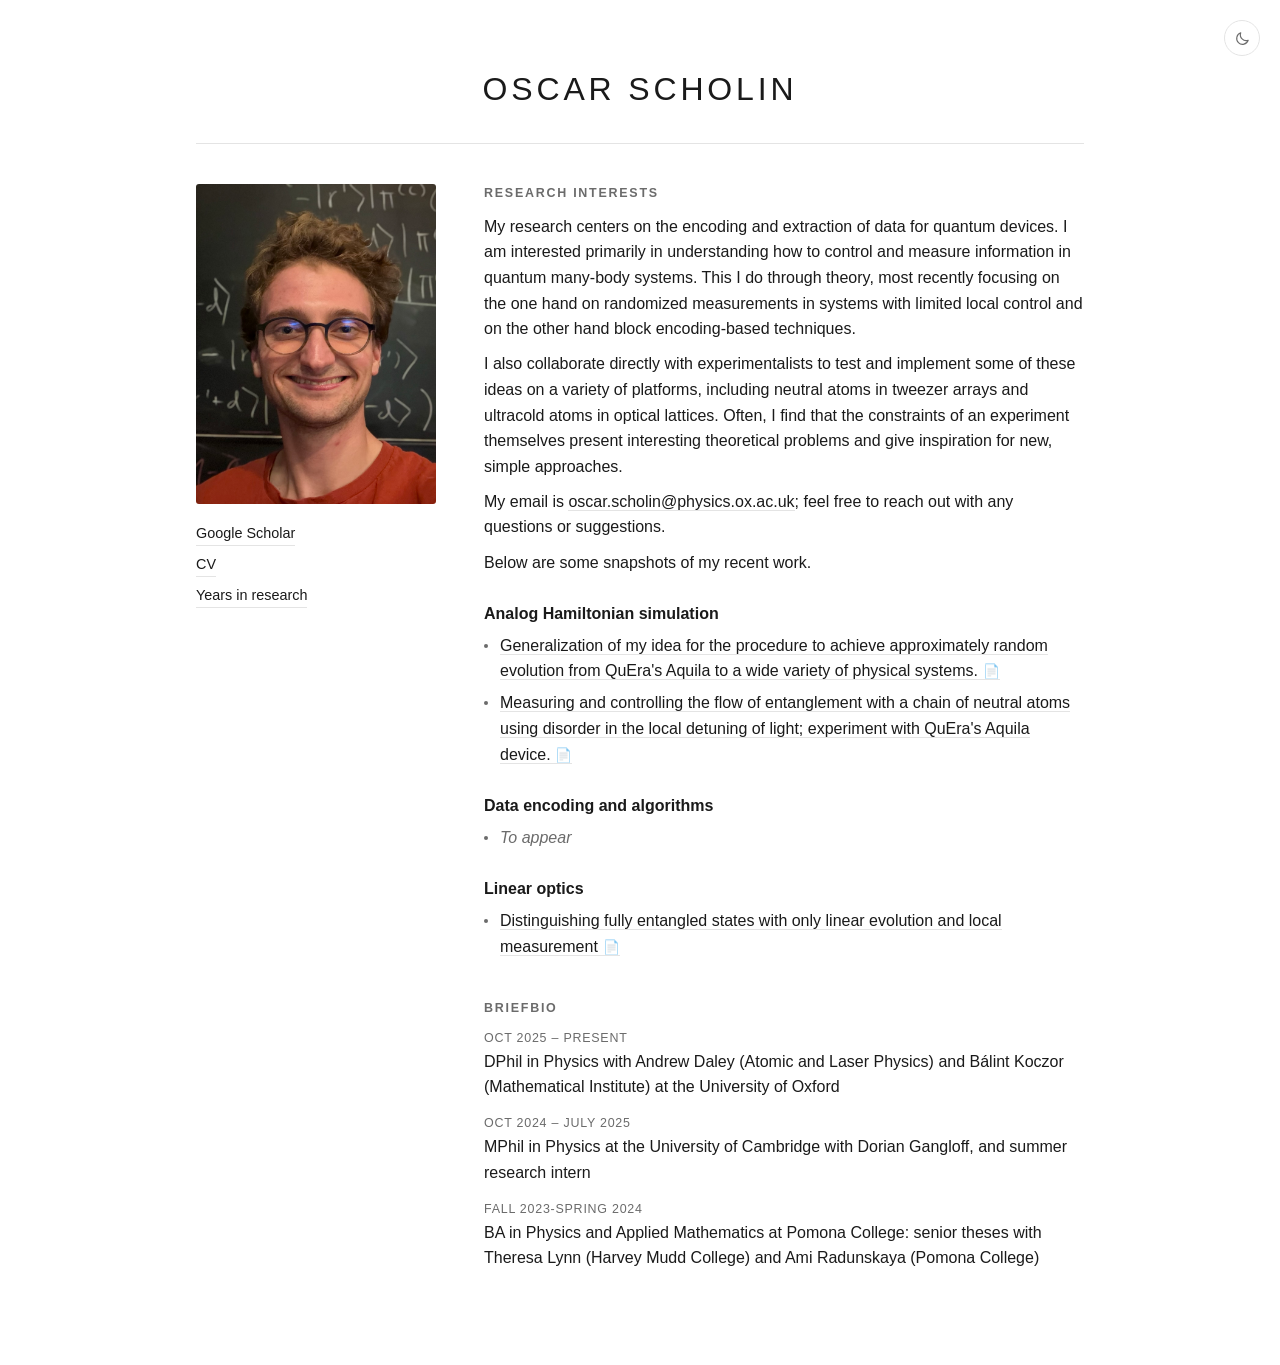
==== index.html @ 5a82efb4 "fixed pic" ====
<!DOCTYPE html>
<html lang="en">
<head>
<meta charset="utf-8">
<meta name="viewport" content="width=device-width, initial-scale=1">
<title>Oscar Scholin</title>
<meta name="description" content="Oscar Scholin — DPhil in Physics, University of Oxford. Encoding and extraction of data for quantum devices.">
<link rel="stylesheet" href="style.css">
<script>
  // Applied before paint so the page never flashes the wrong theme.
  try {
    var t = localStorage.getItem("theme");
    if (t === "light" || t === "dark") document.documentElement.setAttribute("data-theme", t);
  } catch (e) {}
</script>
</head>
<body>

<button id="theme-toggle" type="button" aria-label="Switch colour theme">
  <svg class="icon-sun" viewBox="0 0 24 24" aria-hidden="true">
    <circle cx="12" cy="12" r="4.2"></circle>
    <path d="M12 2v2.6M12 19.4V22M2 12h2.6M19.4 12H22M4.9 4.9l1.9 1.9M17.2 17.2l1.9 1.9M19.1 4.9l-1.9 1.9M6.8 17.2l-1.9 1.9"></path>
  </svg>
  <svg class="icon-moon" viewBox="0 0 24 24" aria-hidden="true">
    <path d="M20 14.5A8.2 8.2 0 0 1 9.5 4a8.3 8.3 0 1 0 10.5 10.5z"></path>
  </svg>
</button>

<header>
  <h1>Oscar Scholin</h1>
</header>

<main>
  <div class="layout">

    <aside class="portrait">
      <img id="portrait-img" src="images/oscar2.jpeg" alt="Oscar Scholin">
      <nav class="links">
        <a href="https://scholar.google.com/citations?user=60-BAFwAAAAJ&amp;hl=en">Google Scholar</a>
        <a href="cv.pdf">CV</a>
        <a href="collab.html">Years in research</a>
      </nav>
    </aside>

    <section class="content">

      <h2>Research interests</h2>
      <p>
        My research centers on the encoding and extraction of data for quantum devices. I am interested primarily in understanding how to control and measure information in quantum many-body systems. This I do through theory, most recently focusing on the one hand on randomized measurements in systems with limited local control and on the other hand block encoding-based techniques. 
         </p>
         <p>
        I also collaborate directly with experimentalists to test and implement some of these ideas on a variety of platforms, including neutral atoms in tweezer arrays and ultracold atoms in optical lattices. Often, I find that the constraints of an experiment themselves present interesting theoretical problems and give inspiration for new, simple approaches.
         </p>

        <p>
          My email is <a href="mailto:oscar.scholin@physics.ox.ac.uk">oscar.scholin@physics.ox.ac.uk</a>; feel free to reach out with any questions or suggestions. 
        </p>
 
      <p>
        Below are some snapshots of my recent work.
      </p>

      <h3>Analog Hamiltonian simulation</h3>
      <ul class="papers">
        <li>
           <a href="https://arxiv.org/abs/2609.38738">Generalization of my idea for the procedure to achieve approximately random evolution from QuEra's Aquila to a wide variety of physical systems.<span class="paper-icon" aria-hidden="true">📄</span></a>
           </li>
           <li>
          <a href="https://arxiv.org/abs/2604.24854">Measuring and controlling the flow of entanglement with a chain of neutral atoms using disorder in the local detuning of light; experiment with QuEra's Aquila device.<span class="paper-icon" aria-hidden="true">📄</span></a>
          </li>
        
      </ul>

      <h3>Data encoding and algorithms</h3>
      <ul class="papers">
        <li><span class="pending">To appear</span></li>
      </ul>

      <h3>Linear optics</h3>
      <ul class="papers">
        <li>
          <a href="https://journals.aps.org/prresearch/abstract/10.1103/vdb2-t7bz">Distinguishing fully entangled states with only linear evolution and local measurement<span class="paper-icon" aria-hidden="true">📄</span></a>
        </li>
      </ul>

      <h2>BriefBio</h2>
      <ul class="bio">
        <li>
          <span class="when">Oct 2025 &ndash; present</span>
          DPhil in Physics with Andrew Daley (Atomic and Laser Physics) and Bálint Koczor
          (Mathematical Institute) at the University of Oxford
        </li>
        <li>
          <span class="when">Oct 2024 &ndash; July 2025</span>
          MPhil in Physics at the University of Cambridge with Dorian Gangloff,
          and summer research intern
        </li>
        <li>
          <span class="when">Fall 2023-Spring 2024</span>
          BA in Physics and Applied Mathematics at Pomona College: senior theses with
          Theresa Lynn (Harvey Mudd College) and Ami Radunskaya (Pomona College)
        </li>
      </ul>

    </section>
  </div>
</main>

<script>
  (function () {
    var root = document.documentElement;
    var btn = document.getElementById("theme-toggle");

    function current() {
      var set = root.getAttribute("data-theme");
      if (set) return set;
      return window.matchMedia("(prefers-color-scheme: dark)").matches ? "dark" : "light";
    }

    btn.addEventListener("click", function () {
      var next = current() === "dark" ? "light" : "dark";
      root.setAttribute("data-theme", next);
      try { localStorage.setItem("theme", next); } catch (e) {}
    });
  })();

  // Easter egg: click the portrait to cycle through photos.
  // Add more entries here and they join the rotation.
  (function () {
    var photos = [
      { src: "images/oscar.jpeg", alt: "Oscar Scholin" },
      { src: "images/bread.jpg", alt: "Oscar Scholin holding a slice of bread on a skewer at a cookout in Boron, CA" }
    ];
    if (photos.length < 2) return;

    var img = document.getElementById("portrait-img");
    var i = 0;

    photos.slice(1).forEach(function (p) {
      var pre = new Image();
      pre.src = p.src;
    });

    var lastSwap = 0;

    function swap() {
      // A tap fires touchend and then a synthesized click; ignore the echo.
      var now = Date.now();
      if (now - lastSwap < 500) return;
      lastSwap = now;

      i = (i + 1) % photos.length;
      var nextPhoto = photos[i];
      img.style.opacity = "0";
      window.setTimeout(function () {
        img.src = nextPhoto.src;
        img.alt = nextPhoto.alt;
        img.style.opacity = "1";
      }, 140);
    }

    img.addEventListener("click", swap);

    // Fallback for touch devices, and so a scroll that starts on the photo
    // doesn't count as a tap.
    var startX = 0, startY = 0;
    img.addEventListener("touchstart", function (e) {
      var t = e.changedTouches[0];
      startX = t.clientX;
      startY = t.clientY;
    }, { passive: true });

    img.addEventListener("touchend", function (e) {
      var t = e.changedTouches[0];
      if (Math.abs(t.clientX - startX) < 10 && Math.abs(t.clientY - startY) < 10) swap();
    }, { passive: true });
  })();
</script>

</body>
</html>
---- style.css ----
:root {
  --bg: #ffffff;
  --fg: #1a1a1a;
  --muted: #6b6b6b;
  --rule: #e4e4e4;
  --link: #1a1a1a;
  --accent: #2b57c3;
  --max: 920px;
}

@media (prefers-color-scheme: dark) {
  :root:not([data-theme="light"]) {
    --bg: #111213;
    --fg: #e9e9e9;
    --muted: #9a9a9a;
    --rule: #2a2c2e;
    --link: #e9e9e9;
    --accent: #8fb0ff;
  }
}

:root[data-theme="dark"] {
  --bg: #111213;
  --fg: #e9e9e9;
  --muted: #9a9a9a;
  --rule: #2a2c2e;
  --link: #e9e9e9;
  --accent: #8fb0ff;
}

* { box-sizing: border-box; }

html { -webkit-text-size-adjust: 100%; }

body {
  margin: 0;
  background: var(--bg);
  color: var(--fg);
  font-family: "Helvetica Neue", Helvetica, Arial, system-ui, sans-serif;
  font-size: 16px;
  line-height: 1.6;
  -webkit-font-smoothing: antialiased;
}

#theme-toggle {
  position: fixed;
  top: 1.25rem;
  right: 1.25rem;
  z-index: 10;
  width: 36px;
  height: 36px;
  display: flex;
  align-items: center;
  justify-content: center;
  padding: 0;
  background: transparent;
  color: var(--muted);
  border: 1px solid var(--rule);
  border-radius: 50%;
  cursor: pointer;
  transition: color 0.15s ease, border-color 0.15s ease;
}

#theme-toggle:hover {
  color: var(--fg);
  border-color: var(--muted);
}

#theme-toggle svg {
  width: 17px;
  height: 17px;
  fill: none;
  stroke: currentColor;
  stroke-width: 1.6;
  stroke-linecap: round;
  stroke-linejoin: round;
}

/* Light: offer the moon. Dark: offer the sun. */
.icon-sun { display: none; }
.icon-moon { display: block; }

@media (prefers-color-scheme: dark) {
  :root:not([data-theme="light"]) .icon-sun { display: block; }
  :root:not([data-theme="light"]) .icon-moon { display: none; }
}

:root[data-theme="dark"] .icon-sun { display: block; }
:root[data-theme="dark"] .icon-moon { display: none; }

header {
  max-width: var(--max);
  margin: 0 auto;
  padding: 4rem 16px 1.75rem;
  text-align: center;
}

h1 {
  margin: 0;
  font-size: 2rem;
  font-weight: 400;
  letter-spacing: 0.12em;
  text-transform: uppercase;
}

main {
  max-width: var(--max);
  margin: 0 auto;
  padding: 0 16px 5rem;
}

.layout {
  display: grid;
  grid-template-columns: 240px 1fr;
  gap: 3rem;
  align-items: start;
  border-top: 1px solid var(--rule);
  padding-top: 2.5rem;
}

.portrait img {
  display: block;
  width: 100%;
  /* Fixed frame so swapping in a photo of another shape doesn't shift the page.
     Portrait ratio, to suit a headshot. */
  aspect-ratio: 3 / 4;
  object-fit: cover;
  object-position: center;
  border-radius: 3px;
  transition: opacity 0.14s ease;
  /* No grey flash on tap, and no 300ms delay. */
  -webkit-tap-highlight-color: transparent;
  touch-action: manipulation;
}

/* iOS Safari only dispatches click on a non-interactive element if it looks
   clickable. On touch devices no cursor is drawn, so this stays invisible. */
@media (hover: none) {
  .portrait img { cursor: pointer; }
}

h2 {
  margin: 2.5rem 0 0.6rem;
  font-size: 0.78rem;
  font-weight: 600;
  letter-spacing: 0.14em;
  text-transform: uppercase;
  color: var(--muted);
}

.content > h2:first-child { margin-top: 0; }

h3 {
  margin: 1.6rem 0 0.4rem;
  font-size: 1rem;
  font-weight: 600;
}

p { margin: 0 0 0.6rem; }

ul.papers,
ul.bio {
  margin: 0;
  padding: 0;
  list-style: none;
}

ul.papers li {
  margin-bottom: 0.4rem;
  padding-left: 1rem;
  position: relative;
}

ul.papers li::before {
  content: "";
  position: absolute;
  left: 0;
  top: 0.68em;
  width: 4px;
  height: 4px;
  border-radius: 50%;
  background: var(--muted);
}

a {
  color: var(--link);
  text-decoration: none;
  border-bottom: 1px solid var(--rule);
  transition: border-color 0.15s ease, color 0.15s ease;
}

a:hover {
  color: var(--accent);
  border-bottom-color: var(--accent);
}

.paper-icon {
  border: 0;
  margin-left: 0.35em;
  font-size: 0.85em;
  text-decoration: none;
  white-space: nowrap;
}

.pending { color: var(--muted); font-style: italic; }

ul.bio li {
  margin-bottom: 0.9rem;
  padding-left: 0;
}

.when {
  display: block;
  font-size: 0.78rem;
  letter-spacing: 0.06em;
  text-transform: uppercase;
  color: var(--muted);
}

.links {
  margin-top: 1.1rem;
  display: flex;
  flex-direction: column;
  align-items: flex-start;
  gap: 0.45rem;
}

.links a {
  font-size: 0.9rem;
}

@media (max-width: 720px) {
  header { padding-top: 2.5rem; }
  h1 { font-size: 1.5rem; }
  .layout {
    grid-template-columns: 1fr;
    gap: 2rem;
  }
  /* Cap the photo, not the column, so the links row can use the full width. */
  .portrait img {
    max-width: 200px;
    margin: 0 auto;
  }
  .links {
    flex-direction: row;
    justify-content: center;
    gap: 1.25rem;
  }
}

/* ---------- Gallery page ---------- */

.page {
  border-top: 1px solid var(--rule);
  padding-top: 2.5rem;
}

.page-title {
  margin: 0.55rem 0 0;
  font-size: 0.78rem;
  font-weight: 600;
  letter-spacing: 0.14em;
  text-transform: uppercase;
  color: var(--muted);
}

h1 .home-link {
  color: inherit;
  border-bottom: 0;
}

h1 .home-link:hover { color: var(--accent); }

.gallery {
  display: grid;
  grid-template-columns: 1fr;
  gap: 3rem;
}

.gallery figure {
  margin: 0;
}

.gallery a {
  display: block;
  border-bottom: 0;
}

.gallery img {
  display: block;
  width: 100%;
  /* No forced crop: one photo per row, so each keeps its own shape. */
  height: auto;
  border-radius: 3px;
  transition: opacity 0.15s ease;
}

.gallery a:hover img { opacity: 0.82; }

.gallery figcaption {
  margin-top: 0.6rem;
  font-size: 0.85rem;
  line-height: 1.5;
  color: var(--muted);
}

.empty-note {
  margin-top: 2.5rem;
  font-size: 0.9rem;
  font-style: italic;
  color: var(--muted);
}

.links.back {
  margin-top: 3rem;
  padding-top: 1.5rem;
  border-top: 1px solid var(--rule);
  flex-direction: row;
}

@media (max-width: 720px) {
  .gallery { gap: 2rem; }
  .links.back { justify-content: flex-start; }
}
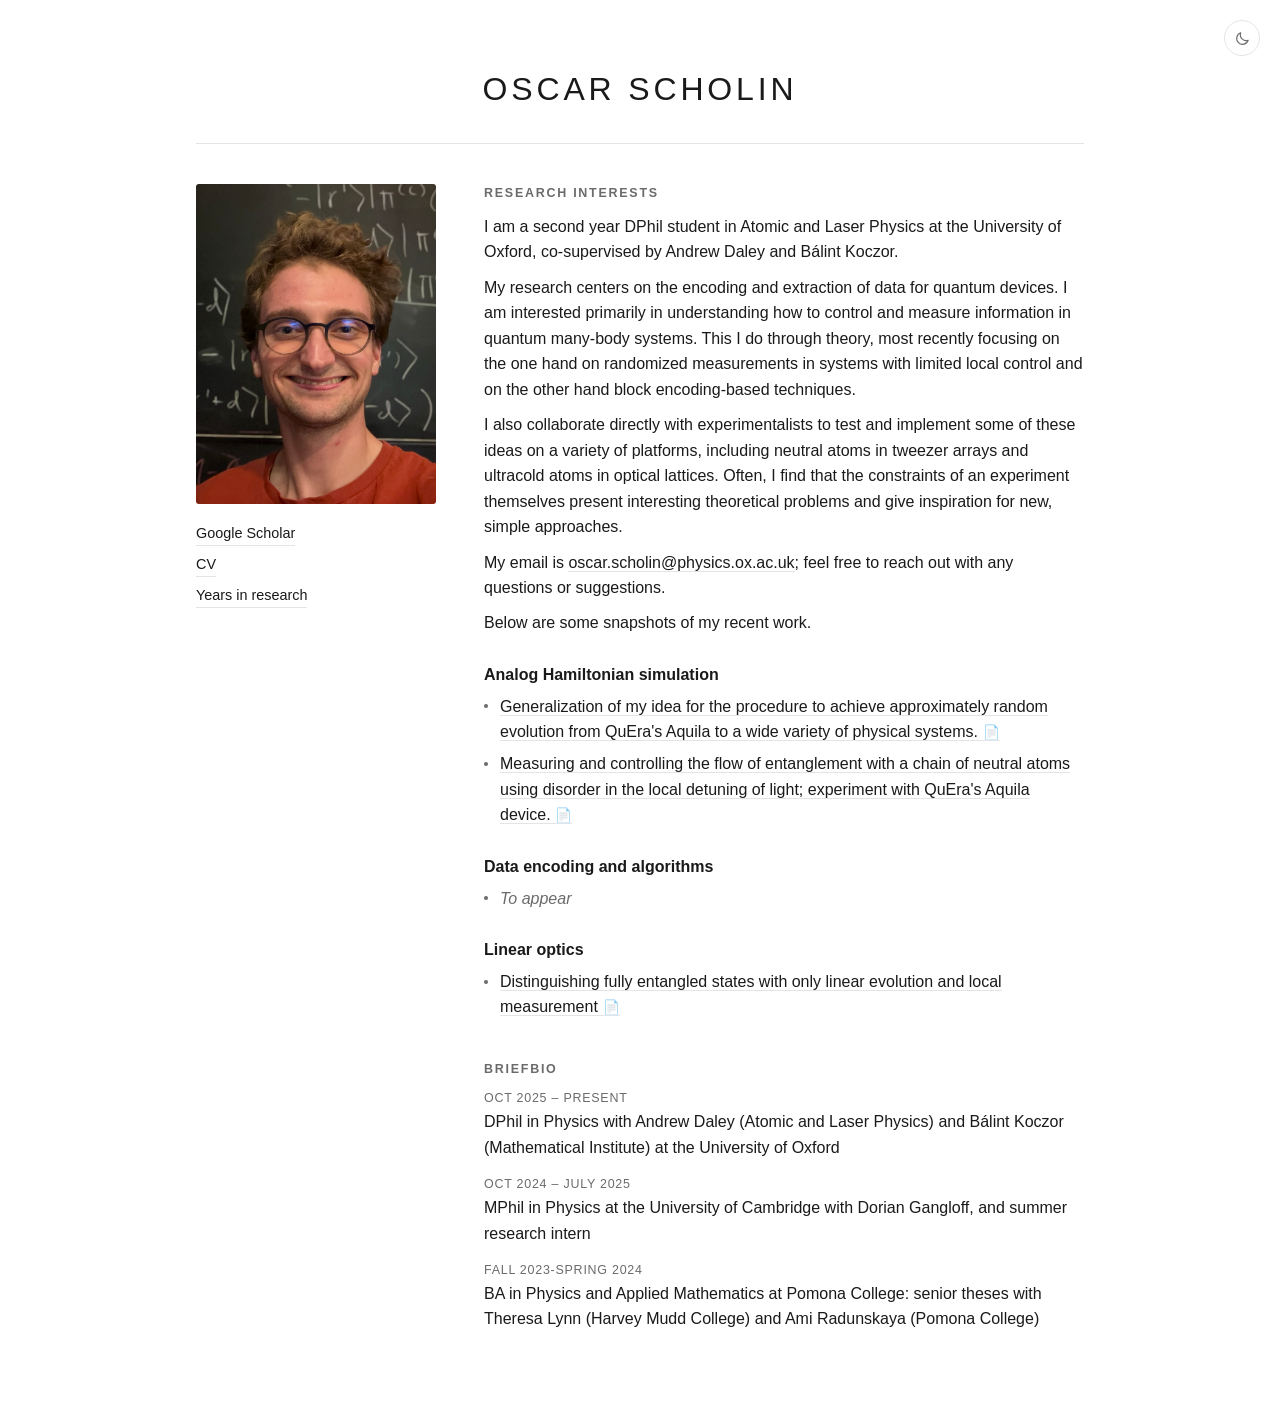
==== commit 2e5522fa: "Added current title" ====
--- a/index.html
+++ b/index.html
@@ -45,6 +45,9 @@
     <section class="content">
 
       <h2>Research interests</h2>
+      <p>
+        I am a second year DPhil student in Atomic and Laser Physics at the University of Oxford, co-supervised by Andrew Daley and Bálint Koczor.
+      </p>
       <p>
         My research centers on the encoding and extraction of data for quantum devices. I am interested primarily in understanding how to control and measure information in quantum many-body systems. This I do through theory, most recently focusing on the one hand on randomized measurements in systems with limited local control and on the other hand block encoding-based techniques. 
          </p>
@@ -128,7 +131,7 @@
   // Add more entries here and they join the rotation.
   (function () {
     var photos = [
-      { src: "images/oscar.jpeg", alt: "Oscar Scholin" },
+      { src: "images/oscar2.jpeg", alt: "Oscar Scholin" },
       { src: "images/bread.jpg", alt: "Oscar Scholin holding a slice of bread on a skewer at a cookout in Boron, CA" }
     ];
     if (photos.length < 2) return;
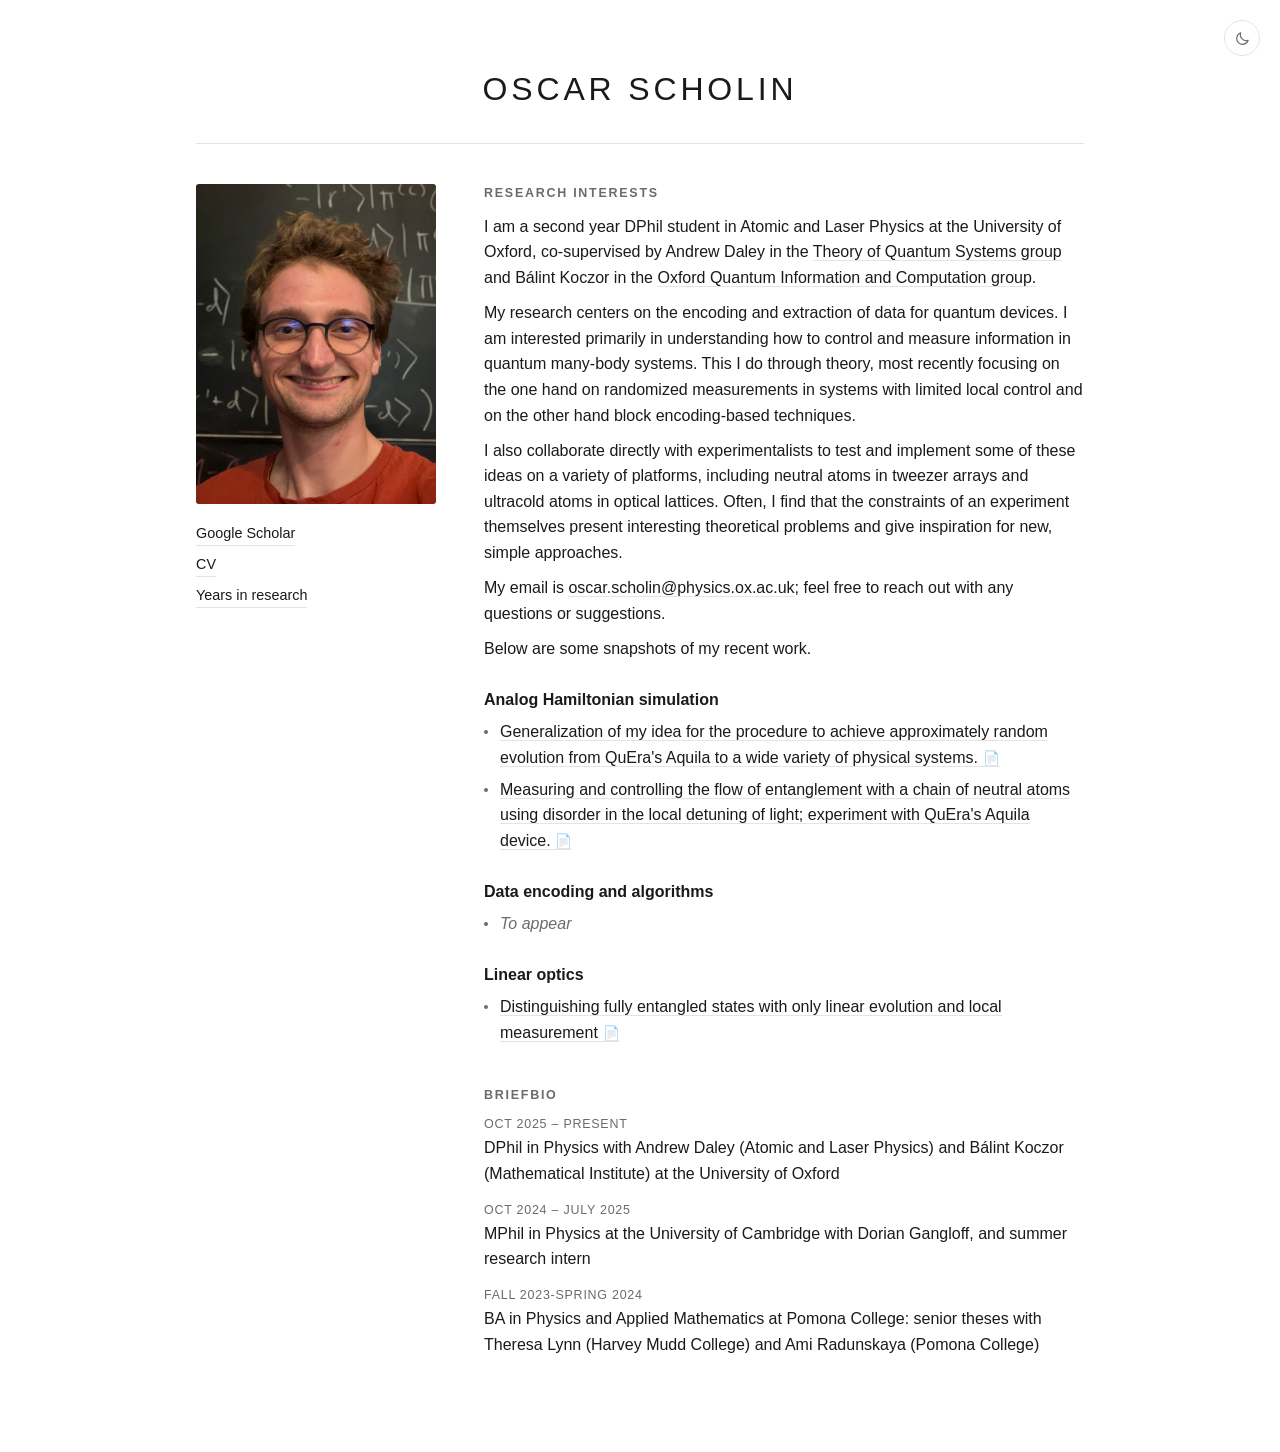
==== commit e2ea08a5: "added group websites" ====
--- a/index.html
+++ b/index.html
@@ -46,7 +46,7 @@
 
       <h2>Research interests</h2>
       <p>
-        I am a second year DPhil student in Atomic and Laser Physics at the University of Oxford, co-supervised by Andrew Daley and Bálint Koczor.
+        I am a second year DPhil student in Atomic and Laser Physics at the University of Oxford, co-supervised by Andrew Daley in the <a href = "https://www.physics.ox.ac.uk/index%2Ephp/research/group/theory-quantum-systems">Theory of Quantum Systems group</a> and Bálint Koczor in the <a href="https://ox-quant-info.uk/">Oxford Quantum Information and Computation group.</a>
       </p>
       <p>
         My research centers on the encoding and extraction of data for quantum devices. I am interested primarily in understanding how to control and measure information in quantum many-body systems. This I do through theory, most recently focusing on the one hand on randomized measurements in systems with limited local control and on the other hand block encoding-based techniques. 
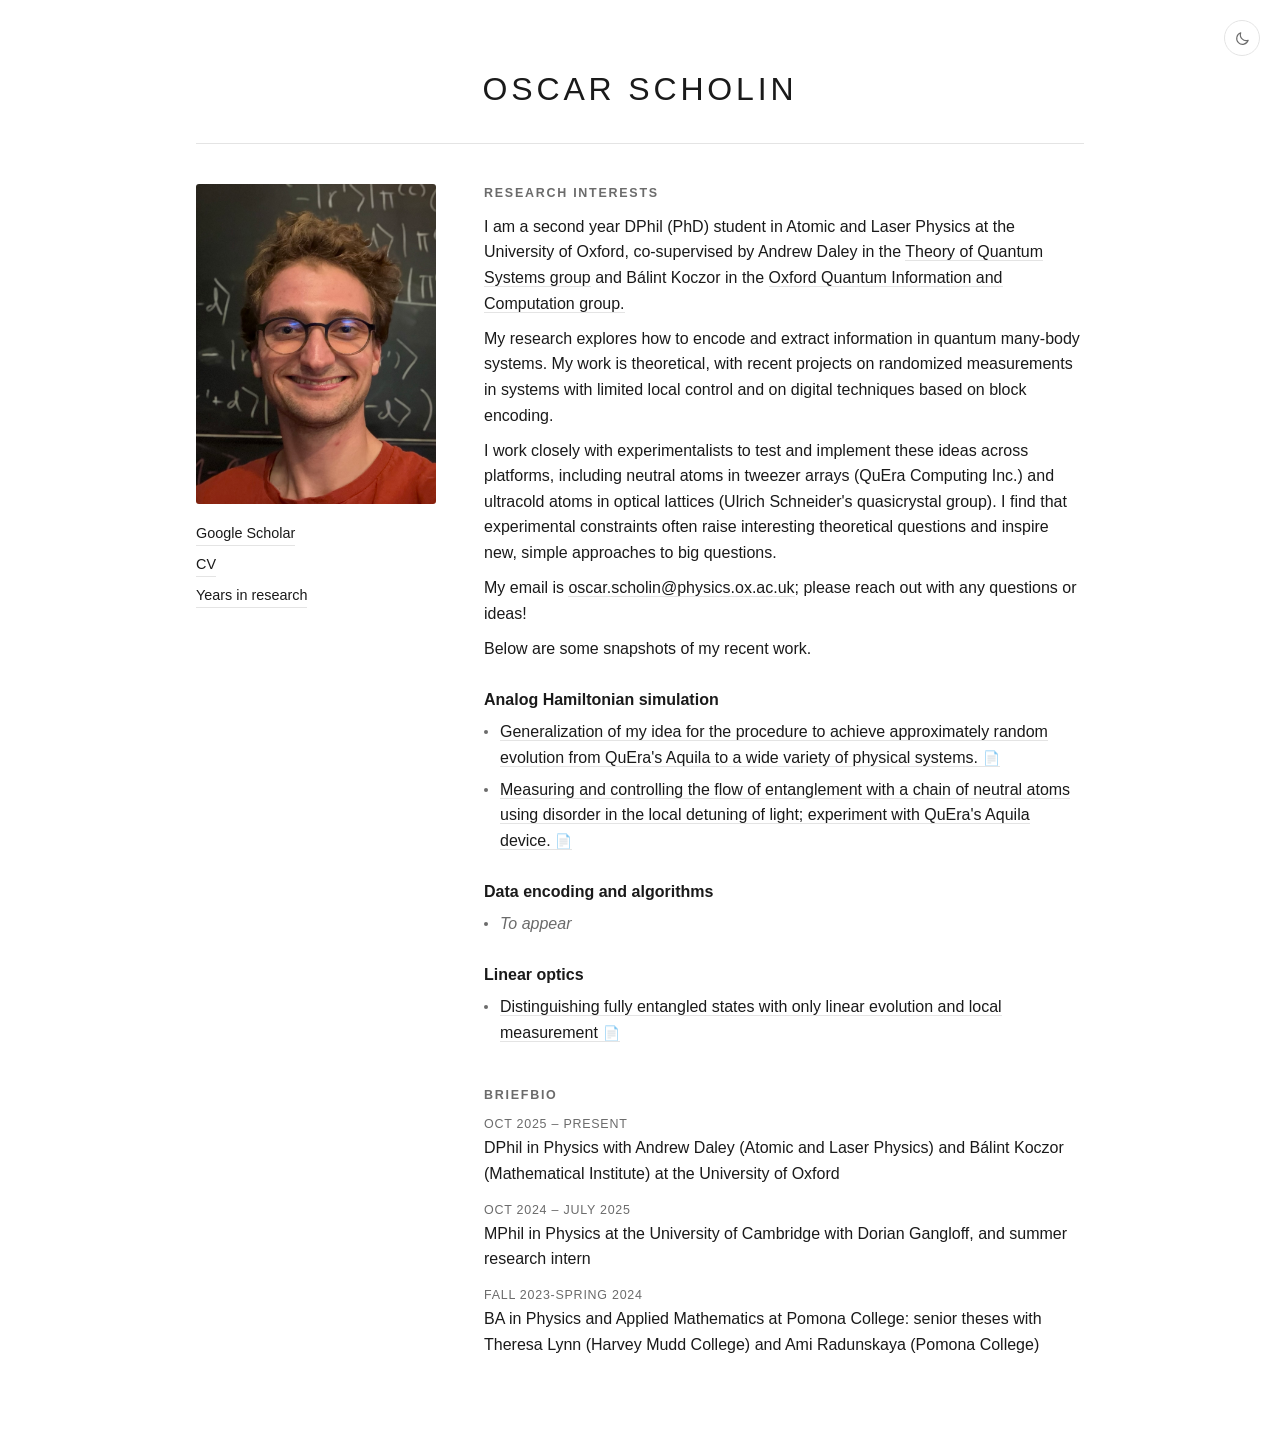
==== commit 6297d7d6: "fixed some language for clarity:" ====
--- a/index.html
+++ b/index.html
@@ -46,17 +46,17 @@
 
       <h2>Research interests</h2>
       <p>
-        I am a second year DPhil student in Atomic and Laser Physics at the University of Oxford, co-supervised by Andrew Daley in the <a href = "https://www.physics.ox.ac.uk/index%2Ephp/research/group/theory-quantum-systems">Theory of Quantum Systems group</a> and Bálint Koczor in the <a href="https://ox-quant-info.uk/">Oxford Quantum Information and Computation group.</a>
+        I am a second year DPhil (PhD) student in Atomic and Laser Physics at the University of Oxford, co-supervised by Andrew Daley in the <a href = "https://www.physics.ox.ac.uk/index%2Ephp/research/group/theory-quantum-systems">Theory of Quantum Systems group</a> and Bálint Koczor in the <a href="https://ox-quant-info.uk/">Oxford Quantum Information and Computation group.</a>
       </p>
       <p>
-        My research centers on the encoding and extraction of data for quantum devices. I am interested primarily in understanding how to control and measure information in quantum many-body systems. This I do through theory, most recently focusing on the one hand on randomized measurements in systems with limited local control and on the other hand block encoding-based techniques. 
-         </p>
-         <p>
-        I also collaborate directly with experimentalists to test and implement some of these ideas on a variety of platforms, including neutral atoms in tweezer arrays and ultracold atoms in optical lattices. Often, I find that the constraints of an experiment themselves present interesting theoretical problems and give inspiration for new, simple approaches.
-         </p>
+  My research explores how to encode and extract information in quantum many-body systems. My work is theoretical, with recent projects on randomized measurements in systems with limited local control and on digital techniques based on block encoding.
+</p>
+<p>
+  I work closely with experimentalists to test and implement these ideas across platforms, including neutral atoms in tweezer arrays (QuEra Computing Inc.) and ultracold atoms in optical lattices (Ulrich Schneider's quasicrystal group). I find that experimental constraints often raise interesting theoretical questions and inspire new, simple approaches to big questions.
+</p>
 
         <p>
-          My email is <a href="mailto:oscar.scholin@physics.ox.ac.uk">oscar.scholin@physics.ox.ac.uk</a>; feel free to reach out with any questions or suggestions. 
+          My email is <a href="mailto:oscar.scholin@physics.ox.ac.uk">oscar.scholin@physics.ox.ac.uk</a>; please reach out with any questions or ideas! 
         </p>
  
       <p>
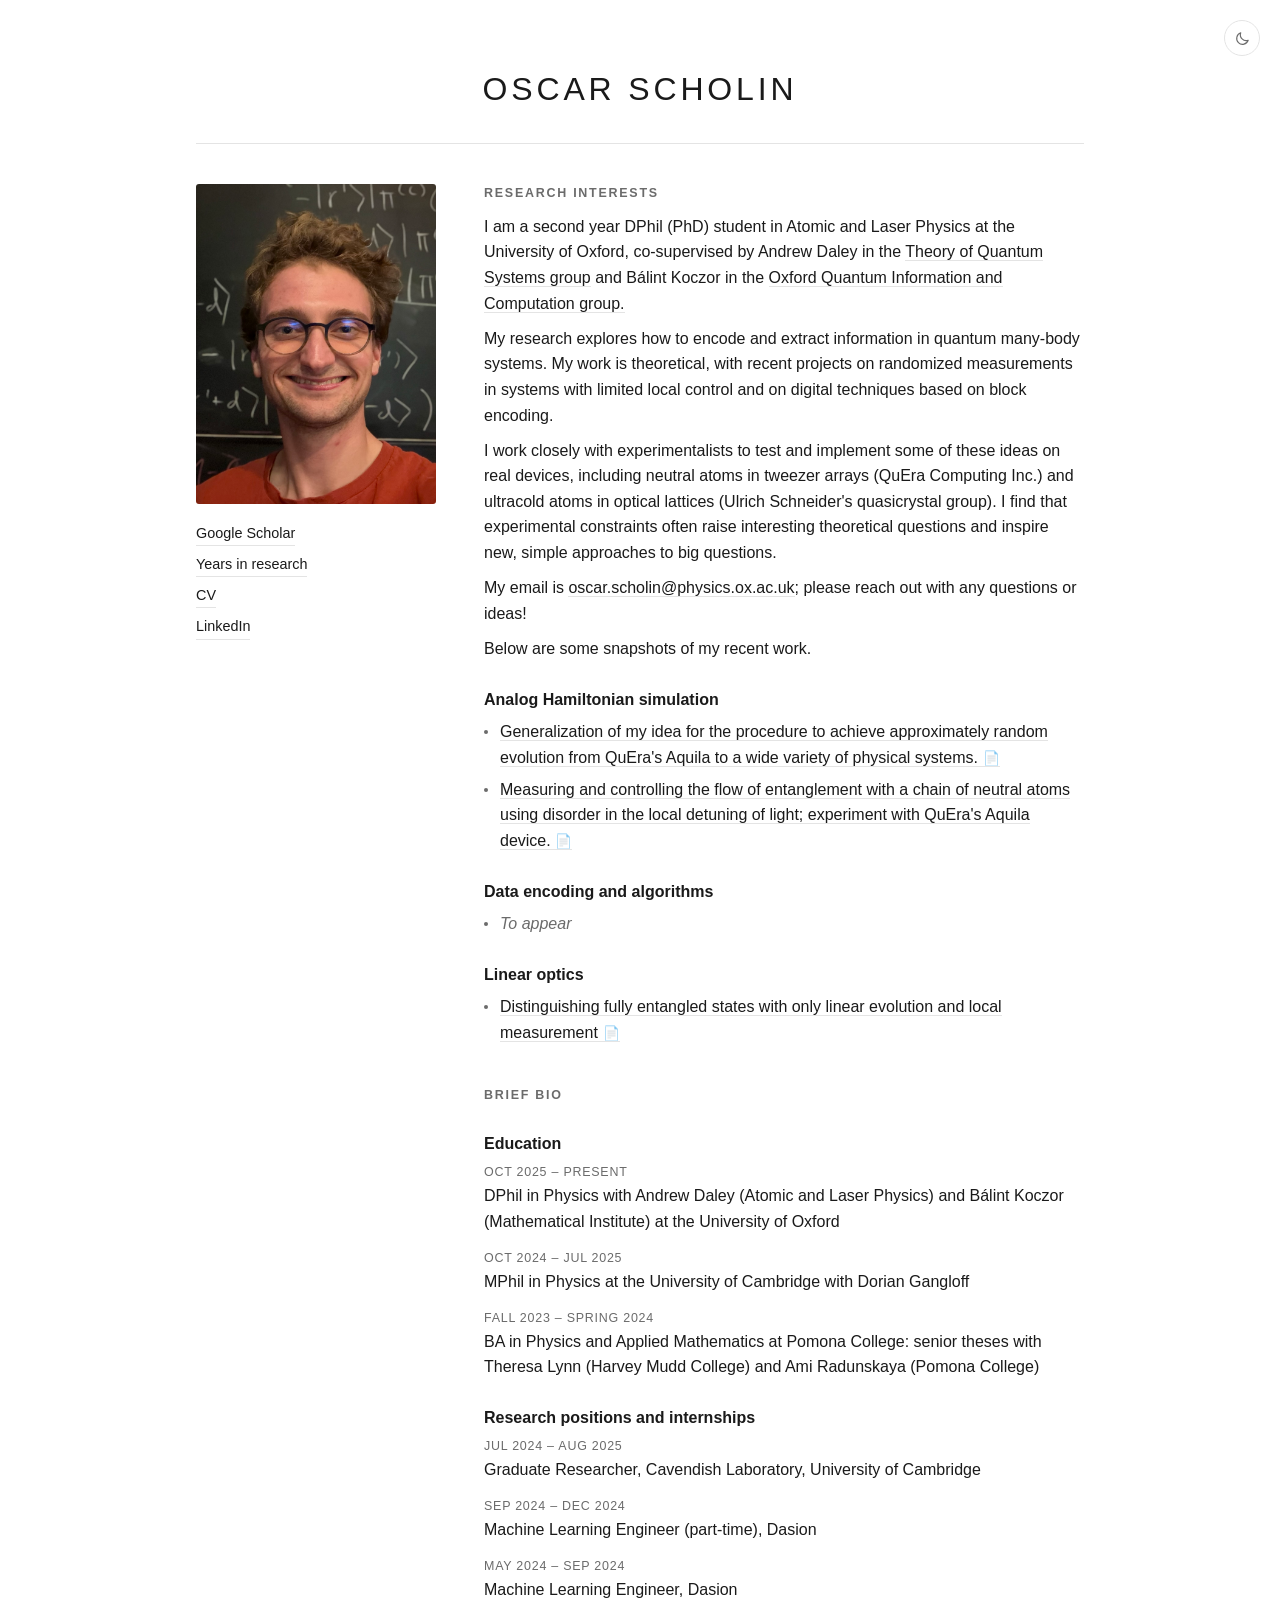
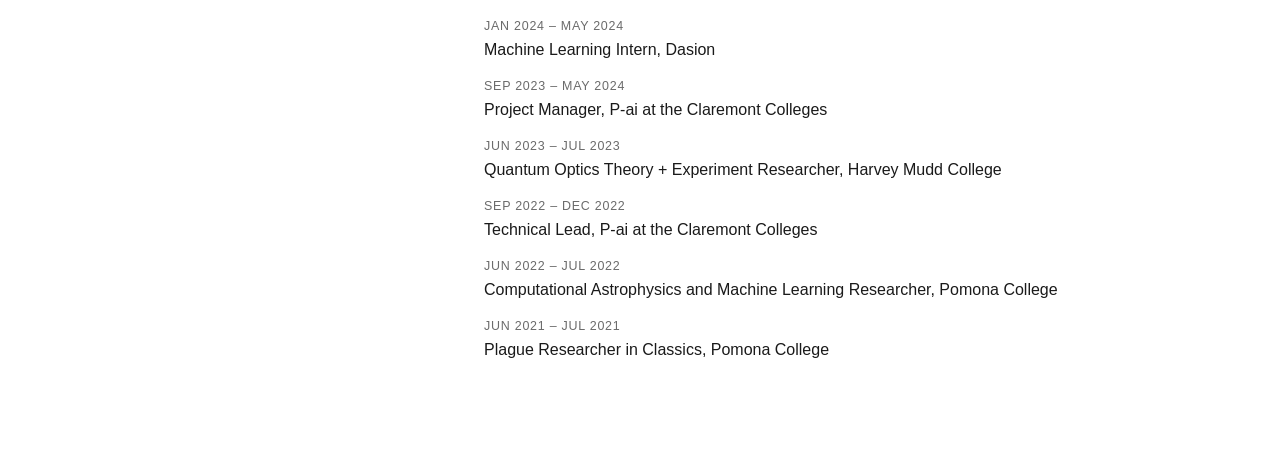
==== commit 44432c2b: "updated experience" ====
--- a/index.html
+++ b/index.html
@@ -37,8 +37,9 @@
       <img id="portrait-img" src="images/oscar2.jpeg" alt="Oscar Scholin">
       <nav class="links">
         <a href="https://scholar.google.com/citations?user=60-BAFwAAAAJ&amp;hl=en">Google Scholar</a>
+        <a href="collab.html">Years in research</a>
         <a href="cv.pdf">CV</a>
-        <a href="collab.html">Years in research</a>
+        <a href="https://www.linkedin.com/in/oscar-scholin-3aa1a01a5/">LinkedIn</a>
       </nav>
     </aside>
 
@@ -52,7 +53,7 @@
   My research explores how to encode and extract information in quantum many-body systems. My work is theoretical, with recent projects on randomized measurements in systems with limited local control and on digital techniques based on block encoding.
 </p>
 <p>
-  I work closely with experimentalists to test and implement these ideas across platforms, including neutral atoms in tweezer arrays (QuEra Computing Inc.) and ultracold atoms in optical lattices (Ulrich Schneider's quasicrystal group). I find that experimental constraints often raise interesting theoretical questions and inspire new, simple approaches to big questions.
+  I work closely with experimentalists to test and implement some of these ideas on real devices, including neutral atoms in tweezer arrays (QuEra Computing Inc.) and ultracold atoms in optical lattices (Ulrich Schneider's quasicrystal group). I find that experimental constraints often raise interesting theoretical questions and inspire new, simple approaches to big questions.
 </p>
 
         <p>
@@ -86,7 +87,9 @@
         </li>
       </ul>
 
-      <h2>BriefBio</h2>
+      <h2>Brief Bio</h2>
+
+      <h3>Education</h3>
       <ul class="bio">
         <li>
           <span class="when">Oct 2025 &ndash; present</span>
@@ -94,14 +97,53 @@
           (Mathematical Institute) at the University of Oxford
         </li>
         <li>
-          <span class="when">Oct 2024 &ndash; July 2025</span>
-          MPhil in Physics at the University of Cambridge with Dorian Gangloff,
-          and summer research intern
-        </li>
-        <li>
-          <span class="when">Fall 2023-Spring 2024</span>
+          <span class="when">Oct 2024 &ndash; Jul 2025</span>
+          MPhil in Physics at the University of Cambridge with Dorian Gangloff
+        </li>
+        <li>
+          <span class="when">Fall 2023 &ndash; Spring 2024</span>
           BA in Physics and Applied Mathematics at Pomona College: senior theses with
           Theresa Lynn (Harvey Mudd College) and Ami Radunskaya (Pomona College)
+        </li>
+      </ul>
+
+      <h3>Research positions and internships</h3>
+      <ul class="bio">
+        <li>
+          <span class="when">Jul 2024 &ndash; Aug 2025</span>
+          Graduate Researcher, Cavendish Laboratory, University of Cambridge
+        </li>
+        <li>
+          <span class="when">Sep 2024 &ndash; Dec 2024</span>
+          Machine Learning Engineer (part-time), Dasion
+        </li>
+        <li>
+          <span class="when">May 2024 &ndash; Sep 2024</span>
+          Machine Learning Engineer, Dasion
+        </li>
+        <li>
+          <span class="when">Jan 2024 &ndash; May 2024</span>
+          Machine Learning Intern, Dasion
+        </li>
+        <li>
+          <span class="when">Sep 2023 &ndash; May 2024</span>
+          Project Manager, P-ai at the Claremont Colleges
+        </li>
+        <li>
+          <span class="when">Jun 2023 &ndash; Jul 2023</span>
+          Quantum Optics Theory + Experiment Researcher, Harvey Mudd College
+        </li>
+        <li>
+          <span class="when">Sep 2022 &ndash; Dec 2022</span>
+          Technical Lead, P-ai at the Claremont Colleges
+        </li>
+        <li>
+          <span class="when">Jun 2022 &ndash; Jul 2022</span>
+          Computational Astrophysics and Machine Learning Researcher, Pomona College
+        </li>
+        <li>
+          <span class="when">Jun 2021 &ndash; Jul 2021</span>
+          Plague Researcher in Classics, Pomona College
         </li>
       </ul>
 
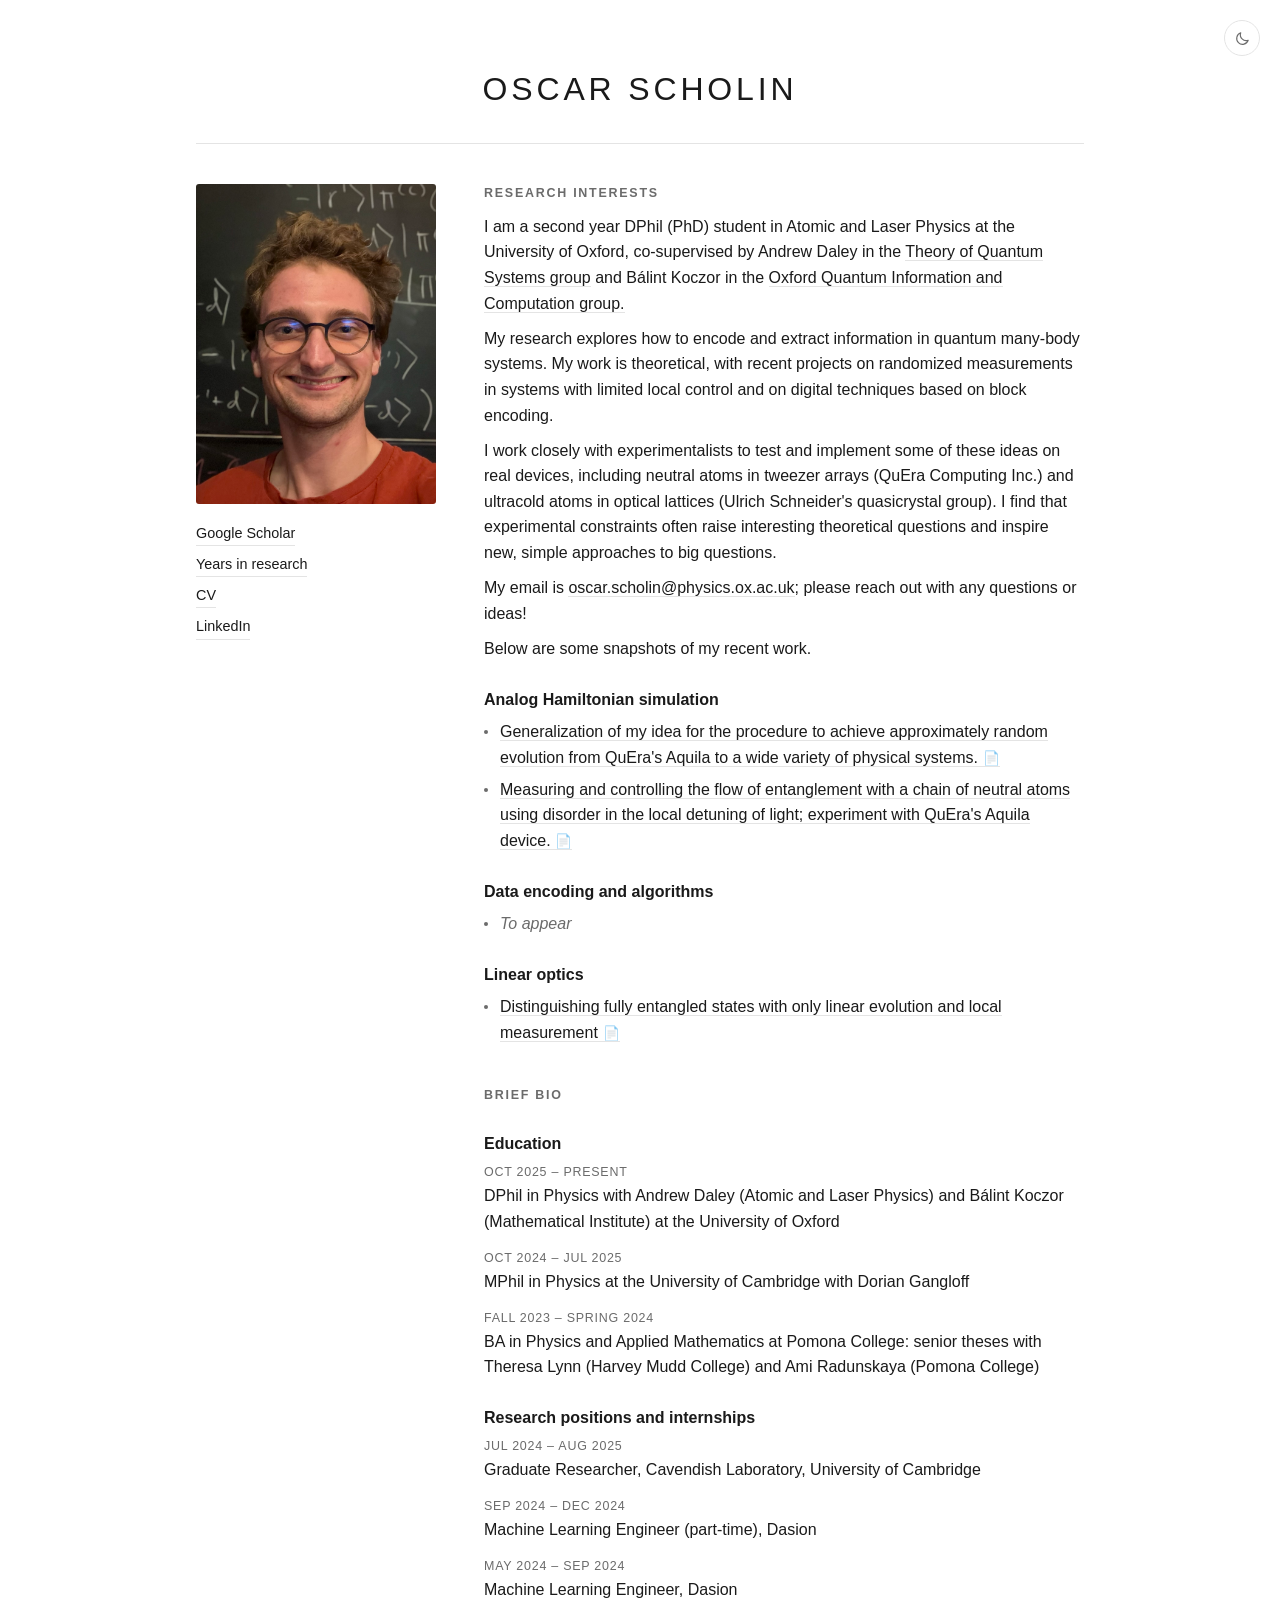
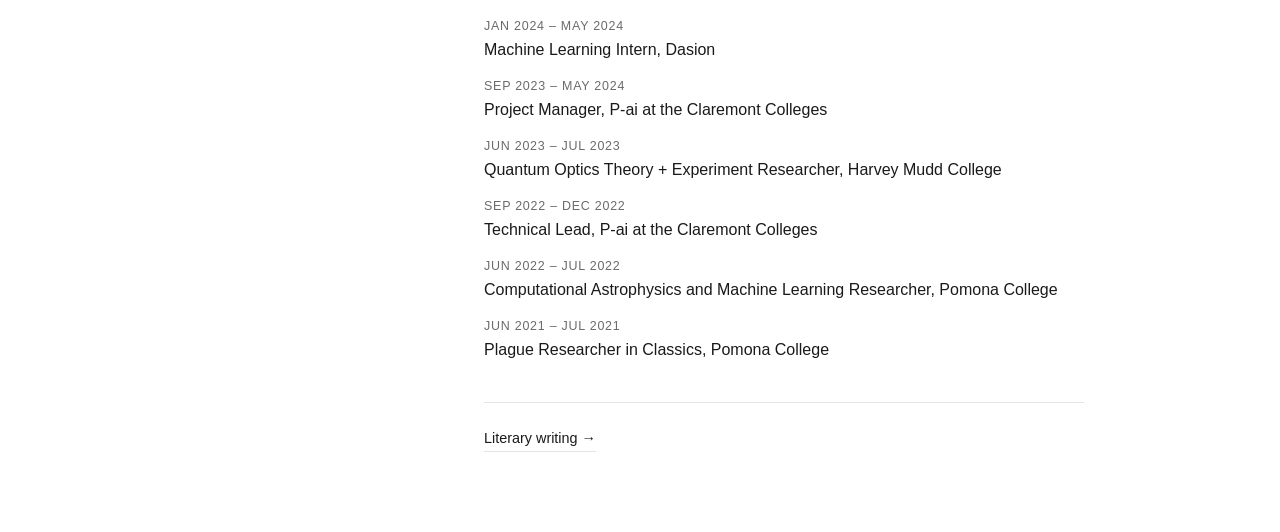
==== commit cb91526c: "edit layout" ====
--- a/index.html
+++ b/index.html
@@ -147,6 +147,10 @@
         </li>
       </ul>
 
+      <nav class="links page-end">
+        <a href="writing.html">Literary writing &rarr;</a>
+      </nav>
+
     </section>
   </div>
 </main>
--- a/style.css
+++ b/style.css
@@ -322,3 +322,36 @@
   .gallery { gap: 2rem; }
   .links.back { justify-content: flex-start; }
 }
+
+/* ---------- Literary writing page ---------- */
+
+.bio a.source {
+  display: block;
+  margin-top: 0.3rem;
+  font-size: 0.85rem;
+}
+
+.page .intro {
+  margin: 0 0 0.9rem;
+  max-width: 62ch;
+}
+
+.page h3 {
+  margin-top: 2.25rem;
+}
+
+.bio .summary {
+  display: block;
+  margin-top: 0.25rem;
+  color: var(--muted);
+}
+
+.links.page-end {
+  margin-top: 2.5rem;
+  padding-top: 1.5rem;
+  border-top: 1px solid var(--rule);
+  flex-direction: row;
+  /* Stays left-aligned with the body text, including under the mobile rule
+     that centres the sidebar links. */
+  justify-content: flex-start;
+}
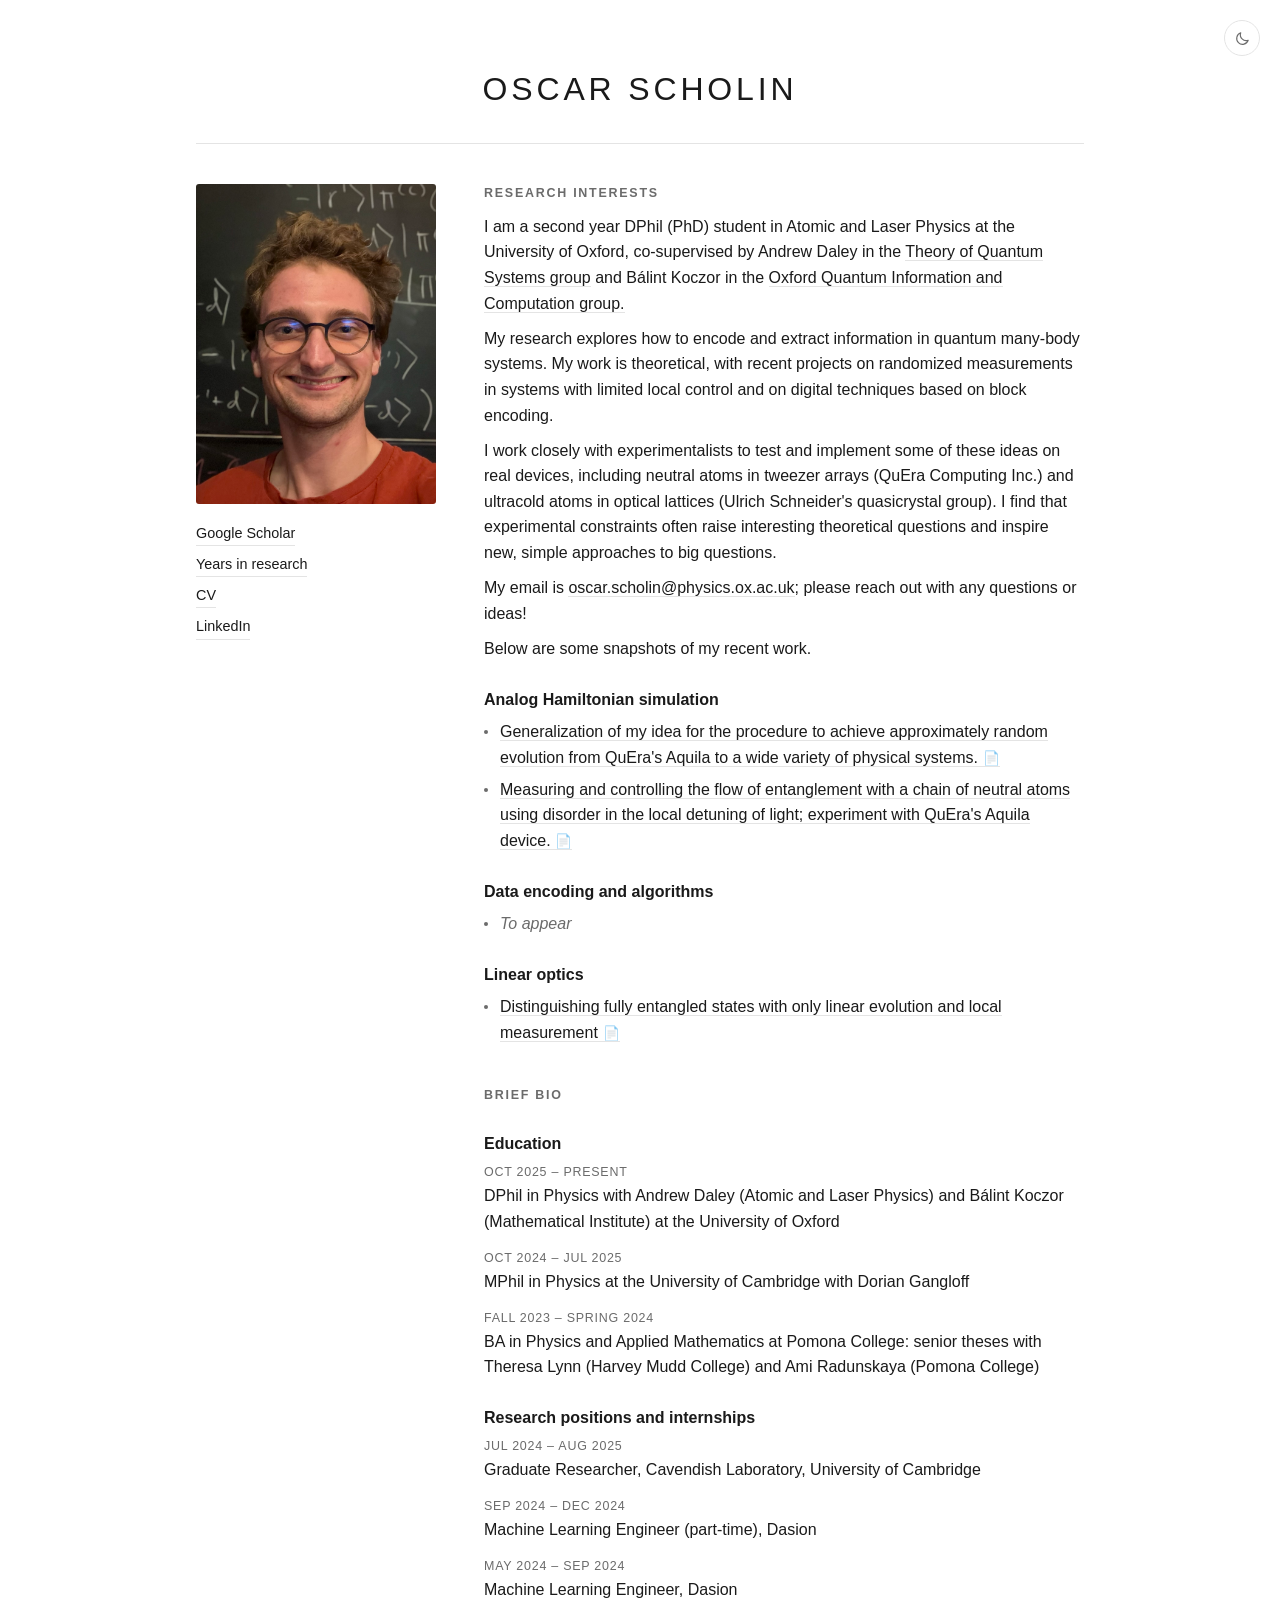
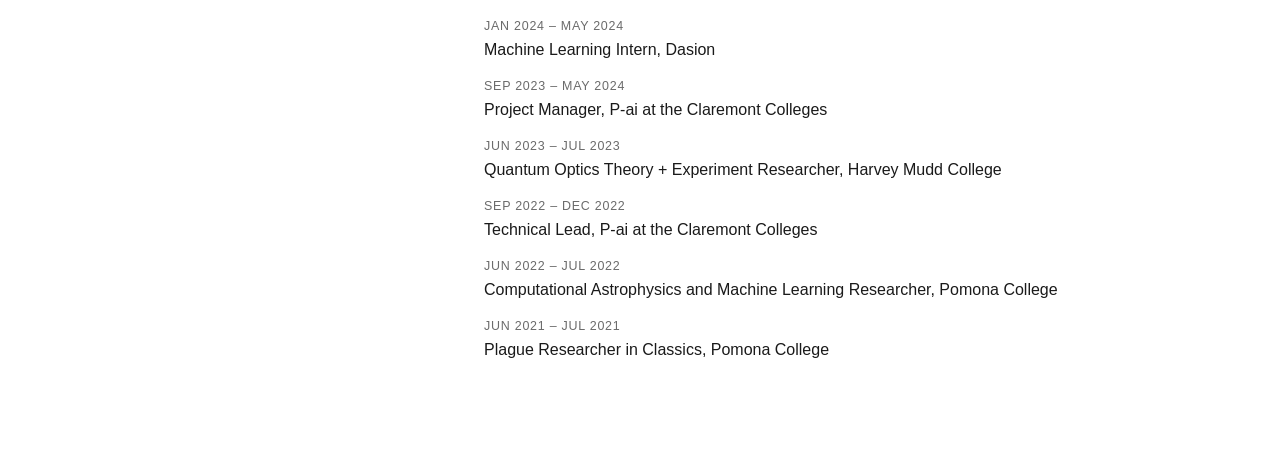
==== commit ebe9b414: "updated end of page" ====
--- a/index.html
+++ b/index.html
@@ -147,9 +147,9 @@
         </li>
       </ul>
 
-      <nav class="links page-end">
+      <!-- <nav class="links page-end">
         <a href="writing.html">Literary writing &rarr;</a>
-      </nav>
+      </nav> -->
 
     </section>
   </div>
@@ -178,7 +178,7 @@
   (function () {
     var photos = [
       { src: "images/oscar2.jpeg", alt: "Oscar Scholin" },
-      { src: "images/bread.jpg", alt: "Oscar Scholin holding a slice of bread on a skewer at a cookout in Boron, CA" }
+      { src: "images/bread.jpg", alt: "Oscar Scholin - bread" }
     ];
     if (photos.length < 2) return;
 
